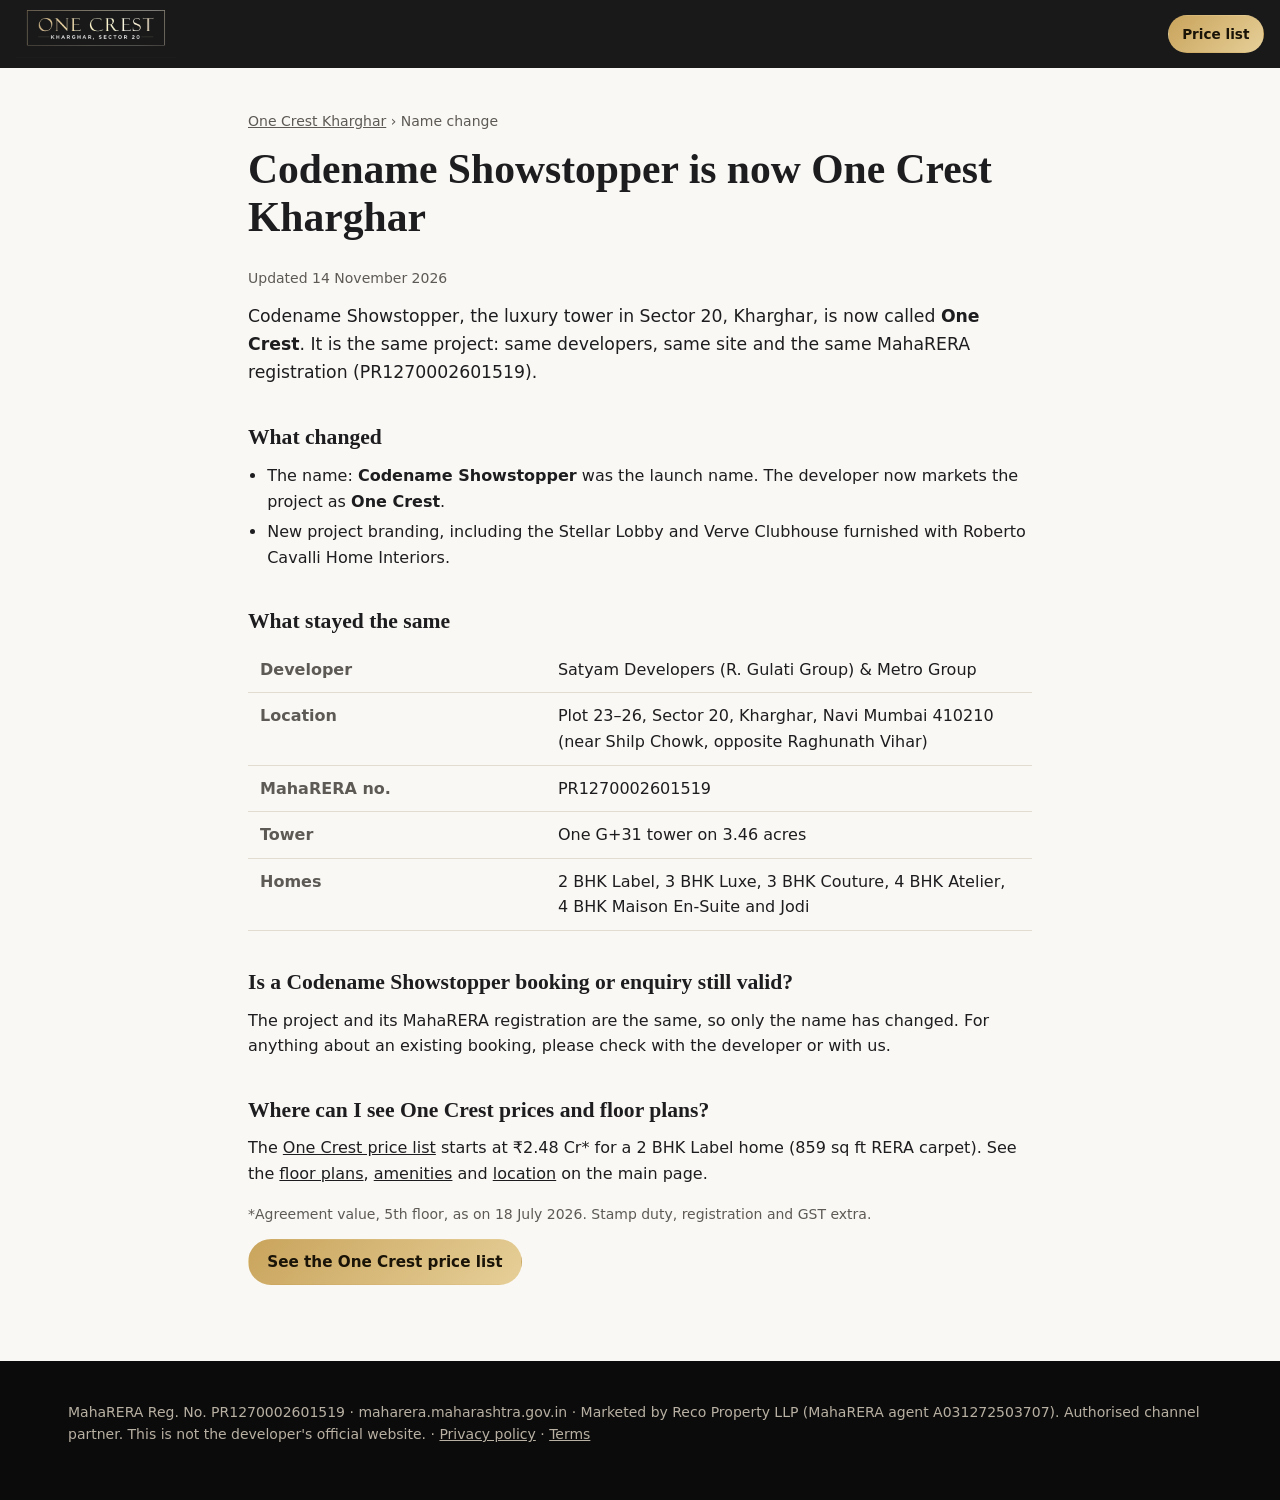
==== codename-showstopper-is-now-one-crest/index.html @ 261834ec "Prepare for Cloudflare: settings, phone, name-change page - wrangler.jsonc + .assetsignore (private " ====
<!DOCTYPE html>
<html lang="en-IN">
<head>
  <meta charset="utf-8" />
  <meta name="viewport" content="width=device-width, initial-scale=1" />
  <title>Codename Showstopper is now One Crest Kharghar | Same project, new name</title>
  <meta name="description" content="Codename Showstopper in Sector 20, Kharghar is now called One Crest. Same developers (Satyam &amp; Metro Group), same site, same MahaRERA no. PR1270002601519." />
  <link rel="canonical" href="https://onecrest-kharghar.com/codename-showstopper-is-now-one-crest/" />
  <meta property="og:type" content="article" />
  <meta property="og:title" content="Codename Showstopper is now One Crest Kharghar" />
  <meta property="og:description" content="Same project in Sector 20, Kharghar, new name. MahaRERA PR1270002601519." />
  <meta property="og:url" content="https://onecrest-kharghar.com/codename-showstopper-is-now-one-crest/" />
  <meta property="og:image" content="https://onecrest-kharghar.com/assets/share/one-crest-kharghar-share.jpg" />
  <meta name="twitter:card" content="summary_large_image" />
  <link rel="icon" href="/assets/logos/one-crest-logo.webp" type="image/webp" />
  <link rel="stylesheet" href="/style.css?v=20261113h" />
  <script>
    window.dataLayer = window.dataLayer || [];
    if (!/^(localhost|127\.0\.0\.1|\[::1\])$/.test(location.hostname)) {
      (function(w,d,s,l,i){w[l]=w[l]||[];w[l].push({'gtm.start':new Date().getTime(),event:'gtm.js'});var f=d.getElementsByTagName(s)[0],j=d.createElement(s),dl=l!='dataLayer'?'&l='+l:'';j.async=true;j.src='https://www.googletagmanager.com/gtm.js?id='+i+dl;f.parentNode.insertBefore(j,f);})(window,document,'script','dataLayer','GTM-K48K7ZCM');
    }
  </script>
  <script type="application/ld+json">
  {
    "@context": "https://schema.org",
    "@graph": [
      {
        "@type": "Article",
        "headline": "Codename Showstopper is now One Crest Kharghar",
        "datePublished": "2026-11-14",
        "dateModified": "2026-11-14",
        "author": { "@type": "Organization", "name": "Reco Property LLP" },
        "publisher": { "@type": "Organization", "name": "Reco Property LLP" },
        "mainEntityOfPage": "https://onecrest-kharghar.com/codename-showstopper-is-now-one-crest/",
        "about": { "@type": "ApartmentComplex", "name": "One Crest", "alternateName": ["Codename Showstopper", "Satyam One Crest", "Metro Satyam One Crest"], "url": "https://onecrest-kharghar.com/" }
      },
      {
        "@type": "BreadcrumbList",
        "itemListElement": [
          { "@type": "ListItem", "position": 1, "name": "One Crest Kharghar", "item": "https://onecrest-kharghar.com/" },
          { "@type": "ListItem", "position": 2, "name": "Codename Showstopper is now One Crest", "item": "https://onecrest-kharghar.com/codename-showstopper-is-now-one-crest/" }
        ]
      }
    ]
  }
  </script>
  <style>
    .legal { padding: 110px 0 60px; }
    .legal h1 { font-size: clamp(1.9rem, 6vw, 2.6rem); }
    .legal h2 { font-size: 1.35rem; margin-top: 1.8em; }
    .topbar { background: rgba(11,11,12,.94); }
  </style>
</head>
<body>
  <header class="topbar">
    <a class="brand" href="/" aria-label="One Crest Kharghar home"><img src="/assets/logos/one-crest-logo.webp" width="160" height="48" alt="One Crest, Kharghar, Sector 20 logo" /></a>
    <a class="btn btn-gold btn-sm" href="/#price">Price list</a>
  </header>
  <main class="legal">
    <div class="wrap narrow">
      <p class="small"><a href="/">One Crest Kharghar</a> › Name change</p>
      <h1>Codename Showstopper is now One Crest Kharghar</h1>
      <p class="small">Updated <time datetime="2026-11-14">14 November 2026</time></p>

      <p class="lead">Codename Showstopper, the luxury tower in Sector 20, Kharghar, is now called <strong>One Crest</strong>. It is the same project: same developers, same site and the same MahaRERA registration (PR1270002601519).</p>

      <h2>What changed</h2>
      <ul class="dots">
        <li>The name: <strong>Codename Showstopper</strong> was the launch name. The developer now markets the project as <strong>One Crest</strong>.</li>
        <li>New project branding, including the Stellar Lobby and Verve Clubhouse furnished with Roberto Cavalli Home Interiors.</li>
      </ul>

      <h2>What stayed the same</h2>
      <table class="facts">
        <tbody>
          <tr><th scope="row">Developer</th><td>Satyam Developers (R. Gulati Group) &amp; Metro Group</td></tr>
          <tr><th scope="row">Location</th><td>Plot 23–26, Sector 20, Kharghar, Navi Mumbai 410210 (near Shilp Chowk, opposite Raghunath Vihar)</td></tr>
          <tr><th scope="row">MahaRERA no.</th><td>PR1270002601519</td></tr>
          <tr><th scope="row">Tower</th><td>One G+31 tower on 3.46 acres</td></tr>
          <tr><th scope="row">Homes</th><td>2 BHK Label, 3 BHK Luxe, 3 BHK Couture, 4 BHK Atelier, 4 BHK Maison En-Suite and Jodi</td></tr>
        </tbody>
      </table>

      <h2>Is a Codename Showstopper booking or enquiry still valid?</h2>
      <p>The project and its MahaRERA registration are the same, so only the name has changed. For anything about an existing booking, please check with the developer or with us.</p>

      <h2>Where can I see One Crest prices and floor plans?</h2>
      <p>The <a href="/#price">One Crest price list</a> starts at ₹2.48 Cr* for a 2 BHK Label home (859 sq ft RERA carpet). See the <a href="/#floor-plans">floor plans</a>, <a href="/#amenities">amenities</a> and <a href="/#location">location</a> on the main page.</p>
      <p class="small">*Agreement value, 5th floor, as on 18 July 2026. Stamp duty, registration and GST extra.</p>

      <p><a class="btn btn-gold" href="/#price">See the One Crest price list</a></p>
    </div>
  </main>
  <footer class="footer"><div class="wrap"><p class="small">MahaRERA Reg. No. PR1270002601519 · maharera.maharashtra.gov.in · Marketed by Reco Property LLP (MahaRERA agent A031272503707). Authorised channel partner. This is not the developer's official website. · <a href="/privacy-policy">Privacy policy</a> · <a href="/terms">Terms</a></p></div></footer>
</body>
</html>
---- style.css ----
/* One Crest Kharghar: black and gold, mobile first, no web fonts (speed) */
:root {
  --ink: #0b0b0c;
  --ink-2: #16161a;
  --paper: #faf8f4;
  --paper-2: #f1ece3;
  --gold: #c9a45c;
  --gold-2: #e6cf98;
  --text: #1d1d1f;
  --muted: #5d5a55;
  --line: #e2dbcf;
  --serif: Georgia, "Times New Roman", serif;
  --sans: system-ui, -apple-system, "Segoe UI", Roboto, "Helvetica Neue", Arial, sans-serif;
  --radius: 10px;
}
*, *::before, *::after { box-sizing: border-box; }
[hidden] { display: none !important; }
html { scroll-behavior: smooth; -webkit-text-size-adjust: 100%; }
body { margin: 0; font: 16px/1.6 var(--sans); color: var(--text); background: var(--paper); }
img { max-width: 100%; height: auto; display: block; }
a { color: inherit; }
h1, h2, h3 { font-family: var(--serif); font-weight: 600; line-height: 1.15; margin: 0 0 .6em; }
h2 { font-size: clamp(1.7rem, 4vw, 2.4rem); }
h3 { font-size: 1.3rem; }
p { margin: 0 0 1em; }
.small { font-size: .875rem; color: var(--muted); }
.lead { font-size: 1.08rem; }
.skip { position: absolute; left: -9999px; }
.skip:focus { left: 12px; top: 12px; z-index: 100; background: #fff; padding: 8px 12px; }

/* Buttons */
.btn { display: inline-flex; align-items: center; justify-content: center; gap: .4em; min-height: 46px; padding: 0 1.2em; border-radius: 999px; border: 1px solid transparent; font: 600 .95rem var(--sans); text-decoration: none; cursor: pointer; transition: transform .15s ease, background .15s ease; }
.btn:active { transform: scale(.98); }
.btn-gold { background: linear-gradient(135deg, var(--gold), var(--gold-2)); color: #1a1408; }
.btn-ghost { background: rgba(255,255,255,.08); border-color: rgba(255,255,255,.45); color: #fff; }
.btn-ghost-dark { background: transparent; border-color: var(--text); color: var(--text); }
.btn-sm { min-height: 38px; padding: 0 1em; font-size: .85rem; }
.btn:focus-visible, a:focus-visible, summary:focus-visible, input:focus-visible, select:focus-visible { outline: 3px solid var(--gold); outline-offset: 2px; }

/* Top bar */
.topbar { position: fixed; inset: 0 0 auto; z-index: 20; display: flex; align-items: center; justify-content: space-between; gap: 1rem; padding: 10px 16px; background: linear-gradient(rgba(11,11,12,.85), rgba(11,11,12,0)); }
.brand img { width: 130px; height: auto; }
.nav { display: none; gap: 1.4rem; }
.nav a { color: #fff; text-decoration: none; font-size: .95rem; opacity: .9; }
.nav a:hover { color: var(--gold-2); }

/* Hero */
.hero { position: relative; min-height: 100svh; display: flex; align-items: flex-end; color: #fff; background: var(--ink); overflow: hidden; }
.hero-media, .hero-media picture, .hero-img, .hero-video { position: absolute; inset: 0; width: 100%; height: 100%; }
.hero-img, .hero-video { object-fit: cover; }
.hero-img { transform-origin: 50% 40%; animation: kenburns 18s ease-in-out infinite alternate; }
.hero-video { opacity: 0; transition: opacity 1.2s ease; }
.hero-video.is-playing { opacity: 1; }
@keyframes kenburns { from { transform: scale(1); } to { transform: scale(1.12) translateY(-1.5%); } }
@media (prefers-reduced-motion: reduce) { .hero-img { animation: none; } html { scroll-behavior: auto; } }
.hero-shade { position: absolute; inset: 0; background: linear-gradient(180deg, rgba(0,0,0,.15) 0%, rgba(0,0,0,.1) 40%, rgba(0,0,0,.82) 100%); }
.hero-content { position: relative; z-index: 2; width: 100%; max-width: 1180px; margin: 0 auto; padding: 0 18px 92px; }
.hero h1 { font-size: clamp(2.6rem, 9vw, 4.6rem); margin: .1em 0 .1em; letter-spacing: .02em; }
.eyebrow { color: var(--gold-2); font-size: .95rem; margin: 0; }
.hero-sub { font-size: 1.05rem; opacity: .9; }
.chips { list-style: none; display: flex; flex-wrap: wrap; gap: 8px; padding: 0; margin: 0 0 18px; }
.chips li { border: 1px solid rgba(230,207,152,.6); border-radius: 999px; padding: 6px 12px; font-size: .9rem; background: rgba(0,0,0,.35); }
.hero-cta { display: flex; flex-wrap: wrap; gap: 10px; margin-bottom: 12px; }
.hero-note { font-size: .85rem; opacity: .85; max-width: 560px; }
.impression { position: absolute; right: 12px; bottom: 74px; z-index: 2; font-size: .72rem; opacity: .7; margin: 0; }

/* Sections */
.section { padding: 64px 0; }
.section.alt { background: var(--paper-2); }
.section.dark { background: var(--ink); color: #f3efe7; }
.section.dark .small { color: #bdb6a9; }
.wrap { max-width: 1180px; margin: 0 auto; padding: 0 18px; }
.wrap.narrow { max-width: 820px; }
.two-col, .three-col { display: grid; gap: 32px; }

/* Tables */
table { width: 100%; border-collapse: collapse; }
th, td { text-align: left; padding: 10px 12px; border-bottom: 1px solid var(--line); vertical-align: top; }
.facts th { width: 38%; font-weight: 600; color: var(--muted); }
.table-scroll { overflow-x: auto; margin-bottom: 12px; }
.price thead th { background: var(--ink); color: var(--gold-2); font-weight: 600; }
.price tbody th { font-weight: 600; }
.times th { font-weight: 400; }
.times td { white-space: nowrap; text-align: right; }

/* Lists */
.ticks, .dots { padding-left: 1.2em; margin: 0 0 1em; }
.ticks li::marker { content: "✓  "; color: var(--gold); }
.dots li { margin-bottom: .3em; }

/* Breakdown (after the form) */
.breakdown { margin-top: 24px; padding: 18px; border: 1px solid var(--gold); border-radius: var(--radius); background: #fff; }
.breakdown table th, .breakdown table td { white-space: nowrap; }
.breakdown tr.total th, .breakdown tr.total td { font-weight: 700; border-top: 2px solid var(--gold); }

/* Floor plans */
.plans { display: grid; gap: 18px; grid-template-columns: 1fr; margin: 18px 0; }
.plan { margin: 0; background: #fff; border: 1px solid var(--line); border-radius: var(--radius); padding: 12px; display: grid; gap: 10px; }
.plan figcaption strong { display: block; font-family: var(--serif); font-size: 1.25rem; }
.plan figcaption { font-size: .92rem; color: var(--muted); }
.plan .btn { justify-self: start; }
.building-plans summary { cursor: pointer; font-weight: 600; padding: 10px 0; }
.plans-wide figure { margin: 0; }
.plans-wide figcaption { font-size: .9rem; color: var(--muted); padding-top: 6px; }
.framed { margin: 0; border: 1px solid rgba(201,164,92,.5); border-radius: var(--radius); overflow: hidden; }

/* Gallery */
.gallery-title { margin-top: 36px; }
.gallery { display: grid; grid-auto-flow: column; grid-auto-columns: 85%; gap: 12px; overflow-x: auto; scroll-snap-type: x mandatory; padding-bottom: 8px; }
.g { padding: 0; border: 0; background: none; cursor: zoom-in; scroll-snap-align: start; border-radius: var(--radius); overflow: hidden; }
.g img { aspect-ratio: 2 / 1; object-fit: cover; width: 100%; }

/* Map */
.map { display: flex; flex-wrap: wrap; gap: 10px; margin: 16px 0; }
.map iframe { width: 100%; height: 320px; border: 0; border-radius: var(--radius); }

/* FAQ */
details { border-bottom: 1px solid var(--line); padding: 4px 0; }
details > summary { cursor: pointer; font-weight: 600; padding: 12px 0; list-style-position: outside; }
details[open] > summary { color: #8a6a2c; }

/* Forms */
.lead-form { display: grid; gap: 12px; }
.lead-form label { display: grid; gap: 4px; font-weight: 600; font-size: .92rem; }
.lead-form input, .lead-form select { font: 16px var(--sans); padding: 12px; border-radius: 8px; border: 1px solid #c9c2b5; background: #fff; color: var(--text); }
.section.dark .lead-form label { color: #f3efe7; }
.form-msg { min-height: 1.2em; margin: 0; font-weight: 600; }
.form-msg.error { color: #c0392b; }
.section.dark .form-msg.error { color: #ff8a7a; }
.lead-dialog { border: 0; border-radius: 14px; padding: 22px; width: min(440px, 92vw); }
.lead-dialog::backdrop, .viewer::backdrop { background: rgba(0,0,0,.7); }
.dlg-close { position: absolute; right: 10px; top: 6px; border: 0; background: none; font-size: 1.8rem; line-height: 1; cursor: pointer; }
.lead-dialog form { position: relative; }
.viewer { border: 0; padding: 0; background: transparent; max-width: 96vw; }
.viewer img { max-height: 88vh; width: auto; border-radius: 8px; }
.viewer { position: relative; overflow: visible; }
.viewer .dlg-close { z-index: 2; right: 8px; top: 8px; width: 40px; height: 40px; border-radius: 50%; background: rgba(0,0,0,.65); color: #fff; font-size: 1.6rem; }

/* Footer */
.footer { background: var(--ink); color: #e9e3d8; padding: 40px 0 96px; font-size: .95rem; }
.footer-grid { display: grid; gap: 24px; }
.rera { display: flex; gap: 16px; align-items: center; }
.rera img { width: 120px; background: #fff; padding: 6px; border-radius: 6px; }
.rera-no { font-size: 1.05rem; margin: 0; }  /* at least as large as the contact details */
.footer .small { color: #b8b0a2; }

/* Sticky bar (phones) */
.sticky-cta { position: fixed; inset: auto 0 0; z-index: 30; display: grid; grid-template-columns: 1fr 1fr; gap: 8px; padding: 10px; background: rgba(11,11,12,.92); }

@media (min-width: 768px) {
  .brand img { width: 160px; }
  .nav { display: flex; }
  .hero-content { padding-bottom: 72px; }
  .impression { bottom: 16px; }
  .two-col { grid-template-columns: 1fr 1fr; align-items: start; }
  .three-col { grid-template-columns: repeat(3, 1fr); }
  .plans { grid-template-columns: repeat(3, 1fr); }
  .plans-wide { grid-template-columns: repeat(2, 1fr); }
  .gallery { grid-auto-columns: 40%; }
  .footer { padding-bottom: 40px; }
  .footer-grid { grid-template-columns: 1fr 2fr; }
  .sticky-cta { display: none; }
}

/* Attention: soft gold shine across the main buttons every few seconds */
.btn-gold { position: relative; overflow: hidden; isolation: isolate; }
.btn-gold::after { content: ""; position: absolute; inset: 0; z-index: -1; background: linear-gradient(110deg, transparent 30%, rgba(255,255,255,.65) 50%, transparent 70%); transform: translateX(-120%); animation: shine 5s ease-in-out infinite; }
@keyframes shine { 0%, 70% { transform: translateX(-120%); } 85%, 100% { transform: translateX(120%); } }

/* Video tiles: image + play button; opens the form */
.videos { display: grid; gap: 18px; }
.video-tile { margin: 0; }
.video-tile figcaption { font-family: var(--serif); font-size: 1.2rem; padding-top: 8px; }
.play-tile { position: relative; display: block; width: 100%; padding: 0; border: 0; border-radius: var(--radius); overflow: hidden; cursor: pointer; background: var(--ink); }
.play-tile img { width: 100%; aspect-ratio: 2 / 1; object-fit: cover; opacity: .88; transition: transform .4s ease, opacity .3s ease; }
.play-tile:hover img { opacity: 1; }
.play { position: absolute; left: 50%; top: 50%; width: 76px; height: 76px; margin: -38px 0 0 -38px; border-radius: 50%; background: rgba(11,11,12,.55); border: 2px solid var(--gold-2); box-shadow: 0 0 0 0 rgba(230,207,152,.6); animation: ring 2.4s ease-out infinite; }
.play::after { content: ""; position: absolute; left: 30px; top: 22px; border-style: solid; border-width: 16px 0 16px 26px; border-color: transparent transparent transparent #fff; }
@keyframes ring { 0% { box-shadow: 0 0 0 0 rgba(230,207,152,.55); } 100% { box-shadow: 0 0 0 22px rgba(230,207,152,0); } }
@media (min-width: 768px) { .videos { grid-template-columns: 1fr 1fr; } }
@media (prefers-reduced-motion: reduce) { .btn-gold::after, .play { animation: none; } }

/* Top bar turns solid once the page is scrolled */
.topbar { transition: background .25s ease, box-shadow .25s ease; }
.topbar.scrolled { background: rgba(11,11,12,.94); box-shadow: 0 2px 12px rgba(0,0,0,.25); }

/* Floor plans: zoom icon on every plan; first 2 building plans visible */
.sub-h { margin-top: 28px; }
.zoom-tile { position: relative; display: block; width: 100%; padding: 0; border: 0; background: #fff; cursor: zoom-in; border-radius: 6px; overflow: hidden; }
.zoom { position: absolute; inset: 0; display: flex; align-items: center; justify-content: center; background: rgba(0,0,0,.38); transition: background .2s ease; }
.zoom svg { box-sizing: content-box; padding: 19px; border-radius: 50%; background: #8c7a55; box-shadow: 0 4px 14px rgba(0,0,0,.3); transition: transform .2s ease; }
.zoom-tile:hover .zoom, .zoom-tile:focus-visible .zoom { background: rgba(0,0,0,.52); }
.zoom-tile:hover .zoom svg { transform: scale(1.08); }
.more-plans { margin-top: 0; }
#more-plans-btn { margin-bottom: 12px; }

/* Gallery arrows */
.gallery-wrap { position: relative; }
.g-arrow { position: absolute; top: 50%; z-index: 2; width: 44px; height: 44px; margin-top: -26px; border: 0; border-radius: 50%; background: rgba(11,11,12,.7); color: #fff; font-size: 1.8rem; line-height: 1; cursor: pointer; }
.g-prev { left: 8px; } .g-next { right: 8px; }
.g-arrow:hover { background: rgba(11,11,12,.9); }

/* Phone nudge + toast */
.nudge { position: fixed; left: 10px; right: 10px; bottom: 76px; z-index: 40; display: flex; gap: 12px; align-items: center; justify-content: space-between; padding: 14px 40px 14px 14px; background: #fff; border: 1px solid var(--gold); border-radius: 12px; box-shadow: 0 8px 30px rgba(0,0,0,.25); animation: slideup .35s ease; }
.nudge p { margin: 0; line-height: 1.35; }
.nudge-close { position: absolute; right: 6px; top: 2px; border: 0; background: none; font-size: 1.6rem; cursor: pointer; }
@keyframes slideup { from { transform: translateY(120%); } to { transform: translateY(0); } }
.toast { position: fixed; left: 50%; bottom: 90px; z-index: 50; transform: translateX(-50%); max-width: 92vw; padding: 12px 18px; border-radius: 10px; background: var(--ink); color: #fff; box-shadow: 0 8px 30px rgba(0,0,0,.3); }
@media (min-width: 768px) { .nudge { left: auto; right: 20px; bottom: 20px; width: 380px; } .toast { bottom: 30px; } }
@media (prefers-reduced-motion: reduce) { .nudge { animation: none; } }

/* Dialog title on one line */
.lead-dialog { width: min(460px, 94vw); }
.lead-dialog h2 { font-size: clamp(1.02rem, 4.5vw, 1.3rem); white-space: nowrap; padding-right: 36px; margin-bottom: .5em; outline: none; }
.lead-dialog .dlg-close { top: -6px; right: -4px; }

/* Gallery arrows: icon centred in the circle; no scrollbar line under the gallery */
.g-arrow { display: flex; align-items: center; justify-content: center; padding: 0; margin-top: -22px; font-size: 0; }
.g-arrow svg { display: block; }
.gallery { scrollbar-width: none; }
.gallery::-webkit-scrollbar { display: none; }

/* Small phones (down to 300 px) */
@media (max-width: 380px) {
  .lead-dialog { width: calc(100vw - 16px); max-width: none; padding: 16px 14px; }
  .lead-dialog h2 { font-size: clamp(.82rem, 4.3vw, 1rem); padding-right: 30px; }
  .lead-dialog .dlg-close { top: -8px; right: -6px; }
  .lead-form { gap: 9px; }
  .lead-form label { font-size: .86rem; }
  .lead-form input, .lead-form select { padding: 10px; }
  .lead-form .btn { width: 100%; padding: 0 .8em; font-size: .9rem; }
  .wrap { padding: 0 14px; }
  .hero-content { padding-left: 14px; padding-right: 14px; }
  .chips li { font-size: .8rem; padding: 5px 10px; }
  .hero-cta .btn { flex: 1 1 100%; }
  .nudge { left: 8px; right: 8px; padding: 12px 34px 12px 12px; gap: 8px; }
  .nudge .btn { flex: 0 0 auto; }
  .sticky-cta .btn { padding: 0 .6em; font-size: .88rem; }
  .facts th { width: 42%; }
  th, td { padding: 8px 8px; }
  .rera { flex-direction: column; align-items: flex-start; }
  .g-arrow { width: 38px; height: 38px; margin-top: -19px; }
}

/* No empty gap when there is no form message */
.form-msg:empty { display: none; }
@media (max-width: 380px) {
  .nudge { flex-direction: column; align-items: stretch; gap: 10px; }
  .nudge .btn { width: 100%; }
}

/* Video tiles: camera-like drift, 12 s one way then 12 s back (no jump). Runs only while on screen. */
.play-tile img { transform-origin: 50% 50%; will-change: transform; animation: drift-a 12s ease-in-out infinite alternate; animation-play-state: paused; }
.video-tile:nth-child(2) .play-tile img { animation-name: drift-b; animation-delay: -4s; }
.play-tile.in-view img { animation-play-state: running; }
@keyframes drift-a { from { transform: scale(1.02) translate(0, 0); } to { transform: scale(1.14) translate(-3%, -1.5%); } }
@keyframes drift-b { from { transform: scale(1.02) translate(0, 0); } to { transform: scale(1.14) translate(3%, 1.2%); } }
@media (prefers-reduced-motion: reduce) { .play-tile img { animation: none; } }
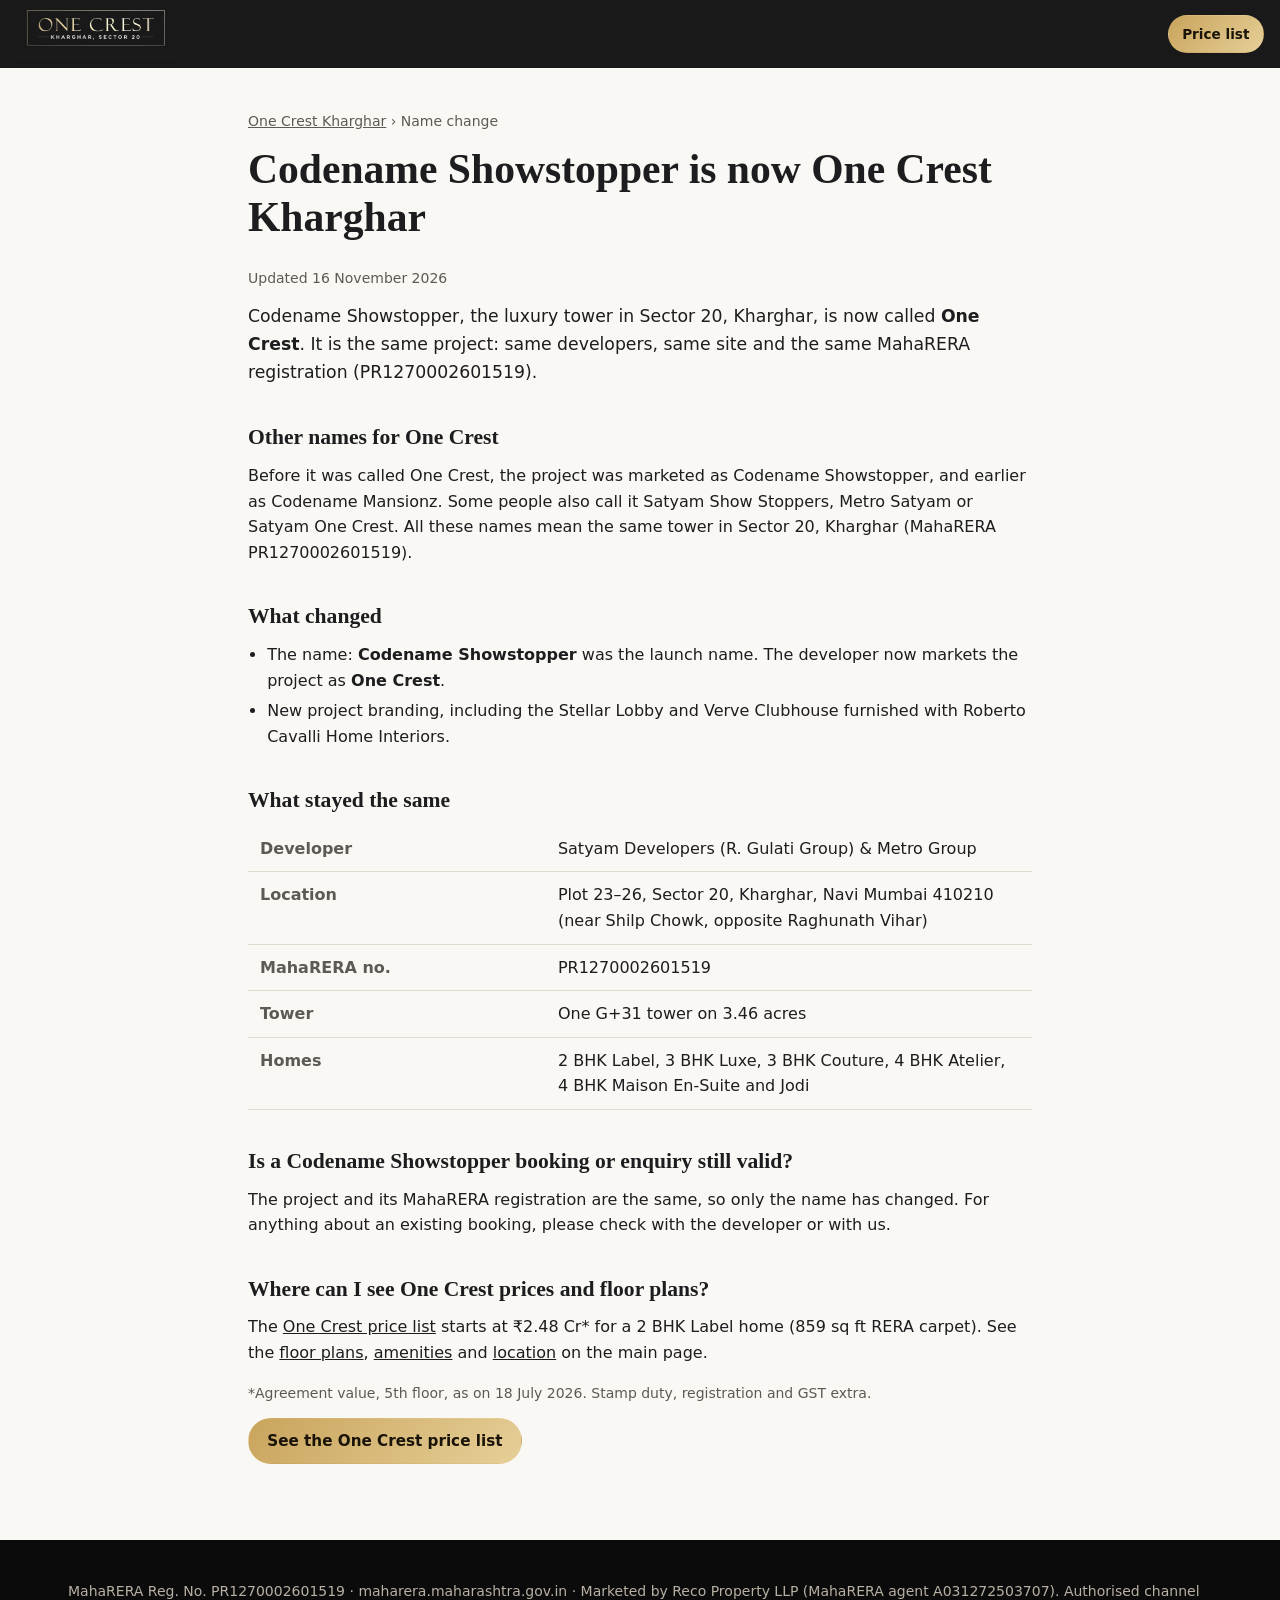
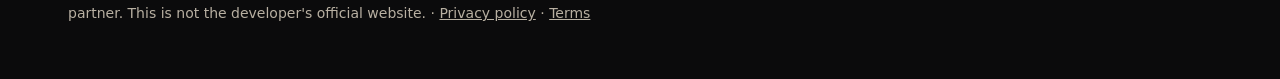
==== commit d7a3e28a: "SEO: old names, Satyam One Crest, 4 BHK FAQ, alt texts, dates Add old names (Codename Mansionz, Saty" ====
--- a/codename-showstopper-is-now-one-crest/index.html
+++ b/codename-showstopper-is-now-one-crest/index.html
@@ -3,7 +3,7 @@
 <head>
   <meta charset="utf-8" />
   <meta name="viewport" content="width=device-width, initial-scale=1" />
-  <title>Codename Showstopper is now One Crest Kharghar | Same project, new name</title>
+  <title>Codename Showstopper is now One Crest Kharghar</title>
   <meta name="description" content="Codename Showstopper in Sector 20, Kharghar is now called One Crest. Same developers (Satyam &amp; Metro Group), same site, same MahaRERA no. PR1270002601519." />
   <link rel="canonical" href="https://onecrest-kharghar.com/codename-showstopper-is-now-one-crest/" />
   <meta property="og:type" content="article" />
@@ -28,11 +28,11 @@
         "@type": "Article",
         "headline": "Codename Showstopper is now One Crest Kharghar",
         "datePublished": "2026-11-14",
-        "dateModified": "2026-11-14",
+        "dateModified": "2026-11-16",
         "author": { "@type": "Organization", "name": "Reco Property LLP" },
         "publisher": { "@type": "Organization", "name": "Reco Property LLP" },
         "mainEntityOfPage": "https://onecrest-kharghar.com/codename-showstopper-is-now-one-crest/",
-        "about": { "@type": "ApartmentComplex", "name": "One Crest", "alternateName": ["Codename Showstopper", "Satyam One Crest", "Metro Satyam One Crest"], "url": "https://onecrest-kharghar.com/" }
+        "about": { "@type": "ApartmentComplex", "name": "One Crest", "alternateName": ["Codename Showstopper", "Codename Mansionz", "Satyam Show Stoppers", "Satyam One Crest", "Metro Satyam One Crest"], "url": "https://onecrest-kharghar.com/" }
       },
       {
         "@type": "BreadcrumbList",
@@ -60,9 +60,12 @@
     <div class="wrap narrow">
       <p class="small"><a href="/">One Crest Kharghar</a> › Name change</p>
       <h1>Codename Showstopper is now One Crest Kharghar</h1>
-      <p class="small">Updated <time datetime="2026-11-14">14 November 2026</time></p>
+      <p class="small">Updated <time datetime="2026-11-16">16 November 2026</time></p>
 
       <p class="lead">Codename Showstopper, the luxury tower in Sector 20, Kharghar, is now called <strong>One Crest</strong>. It is the same project: same developers, same site and the same MahaRERA registration (PR1270002601519).</p>
+
+      <h2>Other names for One Crest</h2>
+      <p>Before it was called One Crest, the project was marketed as Codename Showstopper, and earlier as Codename Mansionz. Some people also call it Satyam Show Stoppers, Metro Satyam or Satyam One Crest. All these names mean the same tower in Sector 20, Kharghar (MahaRERA PR1270002601519).</p>
 
       <h2>What changed</h2>
       <ul class="dots">
--- a/style.css
+++ b/style.css
@@ -120,7 +120,7 @@
 details[open] > summary { color: #8a6a2c; }
 
 /* Forms */
-.lead-form { display: grid; gap: 12px; }
+.lead-form { display: grid; grid-template-columns: minmax(0, 1fr); gap: 12px; }
 .lead-form label { display: grid; gap: 4px; font-weight: 600; font-size: .92rem; }
 .lead-form input, .lead-form select { font: 16px var(--sans); padding: 12px; border-radius: 8px; border: 1px solid #c9c2b5; background: #fff; color: var(--text); }
 .section.dark .lead-form label { color: #f3efe7; }
@@ -211,7 +211,7 @@
 
 /* Dialog title on one line */
 .lead-dialog { width: min(460px, 94vw); }
-.lead-dialog h2 { font-size: clamp(1.02rem, 4.5vw, 1.3rem); white-space: nowrap; padding-right: 36px; margin-bottom: .5em; outline: none; }
+.lead-dialog h2 { font-size: clamp(1.02rem, 4.5vw, 1.3rem); white-space: nowrap; overflow: hidden; padding-right: 36px; margin-bottom: .5em; outline: none; }
 .lead-dialog .dlg-close { top: -6px; right: -4px; }
 
 /* Gallery arrows: icon centred in the circle; no scrollbar line under the gallery */
@@ -256,3 +256,18 @@
 @keyframes drift-a { from { transform: scale(1.02) translate(0, 0); } to { transform: scale(1.14) translate(-3%, -1.5%); } }
 @keyframes drift-b { from { transform: scale(1.02) translate(0, 0); } to { transform: scale(1.14) translate(3%, 1.2%); } }
 @media (prefers-reduced-motion: reduce) { .play-tile img { animation: none; } }
+
+/* Pop-up thank-you screen: green tick, message and one button (stays open until the visitor acts) */
+.dlg-done { display: none; text-align: center; padding: 8px 4px 4px; }
+.lead-form.is-done > :not(.dlg-close):not(.dlg-done) { display: none; }
+.lead-form.is-done .dlg-done { display: block; }
+.lead-dialog .done-title { white-space: normal; overflow: visible; padding: 0; margin: 14px 0 6px; font-size: 1.35rem; }
+.done-text { margin: 0 0 18px; color: #4a4a4f; }
+.done-btn { width: 100%; }
+.done-icon { display: block; margin: 0 auto; }
+.done-icon circle { fill: none; stroke: #1f9d55; stroke-width: 3; stroke-dasharray: 145; stroke-dashoffset: 145; animation: done-draw .6s ease-out forwards; }
+.done-icon path { fill: none; stroke: #1f9d55; stroke-width: 4; stroke-linecap: round; stroke-linejoin: round; stroke-dasharray: 40; stroke-dashoffset: 40; animation: done-draw .35s .5s ease-out forwards; }
+.lead-form.is-done .done-icon { animation: done-pop .4s .8s ease-out both; }
+@keyframes done-draw { to { stroke-dashoffset: 0; } }
+@keyframes done-pop { 0% { transform: scale(1); } 50% { transform: scale(1.12); } 100% { transform: scale(1); } }
+@media (prefers-reduced-motion: reduce) { .done-icon circle, .done-icon path, .lead-form.is-done .done-icon { animation: none; stroke-dashoffset: 0; } }
